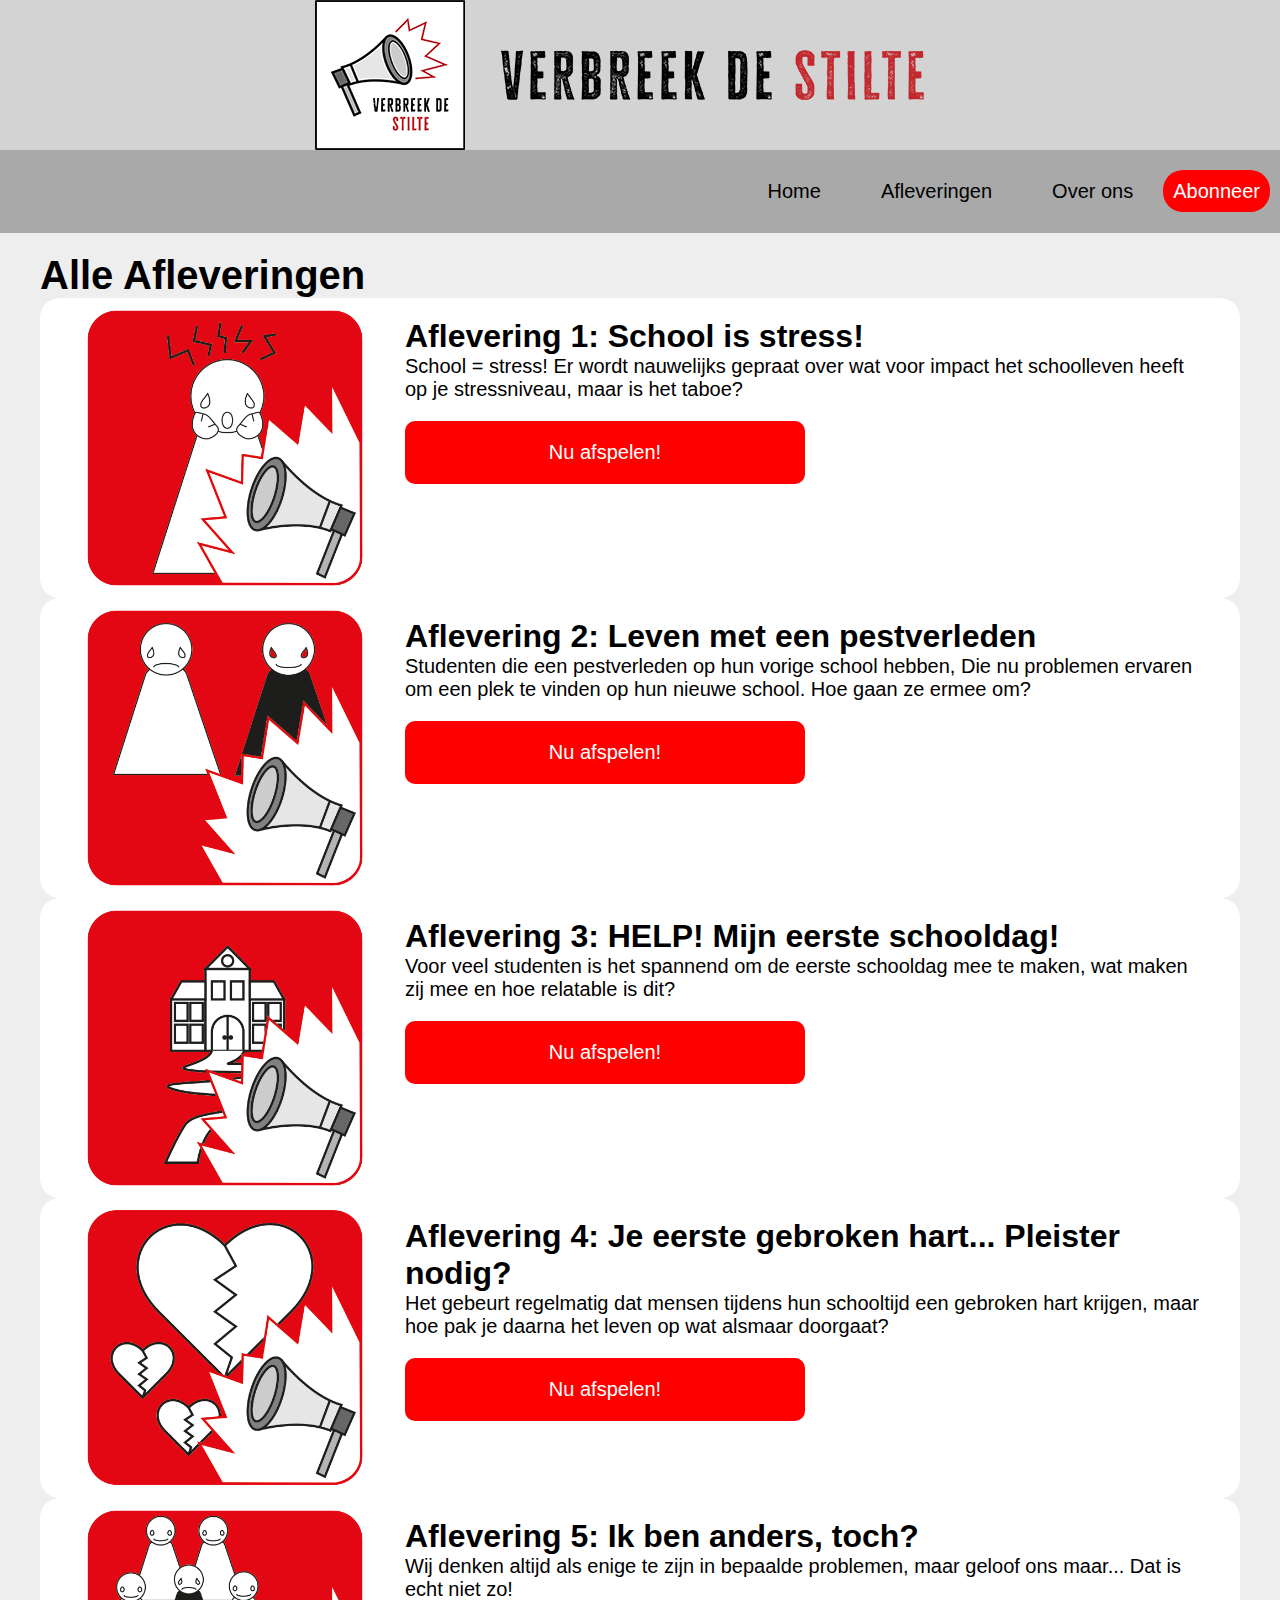
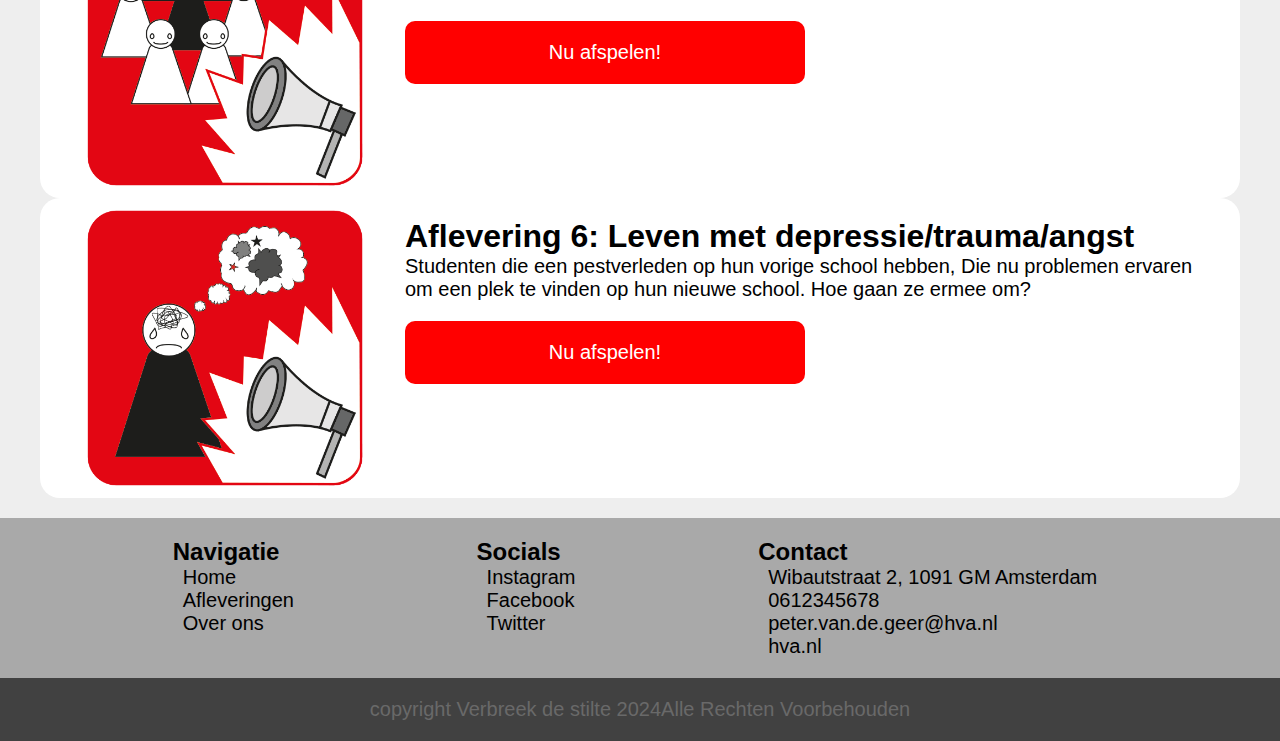
==== afleveringen.html @ 6de36395 "commit 45" ====
<!DOCTYPE html>
<html lang="nl">
<head>
    <meta charset="UTF-8">
    <meta name="viewport" content="width=device-width, initial-scale=1.0">
    <title>Afleveringen</title>
    <link rel="stylesheet" href="stylesheet.css"/>
</head>
<body>
    <header>
        <a class="podcastlogo" href="index.html"><img src="images/podcast-logo.png"alt="podcast logo verbreek de stilte"></a>
        <img class="naampodcast" src="images/naam-podcast.png" alt="podcast naam">
    </header>

    <nav>
        <ul>
            <li><a href="index.html">Home</a></li>
            <li><a href="afleveringen.html">Afleveringen</a></li>
            <li><a href="overons.html">Over ons</a></li>
            <li><a class="abonneer" href="#">Abonneer</a></li>
        </ul>
    </nav>

    <main>
        <div class="afleveringen">
            <section>
                <h1>Alle Afleveringen</h1>
                <article class="aflevering">
                    <img src="images/thumbnailstress.png" alt="thumbnail Aflevering 1">
                    <div class="overonstekst">
                        <ul>
                            <li><h2>Aflevering 1: School is stress!</h2></li>
                            <li><p>School = stress! Er wordt nauwelijks gepraat over wat voor impact het schoolleven heeft op je stressniveau, maar is het taboe?</p></li>
                        </ul>
                        <a class="nuafspelen" href="#">Nu afspelen!</a>
                    </div>
                </article>

                <article class="aflevering">
                    <img src="images/thumbnailpesten.png" alt="thumbnail Aflevering 1">
                    <div class="overonstekst">
                        <ul>
                            <li><h2>Aflevering 2: Leven met een pestverleden</h2></li>
                            <li><p>Studenten die een pestverleden op hun vorige school hebben, Die nu problemen ervaren om een plek te vinden op hun nieuwe school. Hoe gaan ze ermee om?</p></li>
                        </ul>
                        <a class="nuafspelen" href="#">Nu afspelen!</a>
                    </div>
                </article>

                <article class="aflevering">
                    <img src="images/thumbnailschool.png" alt="thumbnail Aflevering 1">
                    <div class="overonstekst">
                        <ul>
                            <li><h2>Aflevering 3: HELP! Mijn eerste schooldag!</h2></li>
                            <li><p>Voor veel studenten is het spannend om de eerste schooldag mee te maken, wat maken zij mee en hoe relatable is dit?</p></li>
                        </ul>
                        <a class="nuafspelen" href="#">Nu afspelen!</a>
                    </div>
                </article>

                <article class="aflevering">
                    <img src="images/thumbnailgebrokenhart.png" alt="thumbnail Aflevering 1">
                    <div class="overonstekst">
                        <ul>
                            <li><h2>Aflevering 4: Je eerste gebroken hart... Pleister nodig?</h2></li>
                            <li><p>Het gebeurt regelmatig dat mensen tijdens hun schooltijd een gebroken hart krijgen, maar hoe pak je daarna het leven op wat alsmaar doorgaat?</p></li>
                        </ul>
                        <a class="nuafspelen" href="#">Nu afspelen!</a>
                    </div>
                </article>

                <article class="aflevering">
                    <img src="images/thumbnailanders.png" alt="thumbnail Aflevering 1">
                    <div class="overonstekst">
                        <ul>
                            <li><h2>Aflevering 5: Ik ben anders, toch?</h2></li>
                            <li><p>Wij denken altijd als enige te zijn in bepaalde problemen, maar geloof ons maar... Dat is echt niet zo!</p></li>
                        </ul>
                        <a class="nuafspelen" href="#">Nu afspelen!</a>
                    </div>
                </article>

                <article class="aflevering">
                    <img src="images/thumbnailtrauma.png" alt="thumbnail Aflevering 1">
                    <div class="overonstekst">
                        <ul>
                            <li><h2>Aflevering 6: Leven met depressie/trauma/angst</h2></li>
                            <li><p>Studenten die een pestverleden op hun vorige school hebben, Die nu problemen ervaren om een plek te vinden op hun nieuwe school. Hoe gaan ze ermee om?</p></li>
                        </ul>
                        <a class="nuafspelen" href="#">Nu afspelen!</a>
                    </div>
                </article>
            </section>
        </div>
    </main>

    <footer>
        <section class="row">
            <div>
                <ul>
                    <li><h3>Navigatie</h3></li>
                    <li><a href="index.html">Home</a></li>
                    <li><a href="afleveringen.html">Afleveringen</a></li>
                    <li><a href="overons.html">Over ons</a></li>
                </ul>
            </div>

            <div>
                <ul>
                    <li><h3>Socials</h3></li>
                    <li><a href="#">Instagram</a></li>
                    <li><a href="#">Facebook</a></li>
                    <li><a href="#">Twitter</a></li>
                </ul> 
            </div>

            <div>
                <ul>
                    <li><h3>Contact</h3></li>
                    <li><a href="https://www.google.nl/maps/search/Amstelcampus+Wibautstraat+2+TTH,+1091+GM+Amsterdam/@52.3591141,4.9058011,17z/data=!3m1!4b1?entry=ttu&g_ep=EgoyMDI0MDkyNC4wIKXMDSoASAFQAw%3D%3D">Wibautstraat 2, 1091 GM Amsterdam</a></li>
                    <li><a href="#">0612345678</a></li>
                    <li><a href="#">peter.van.de.geer@hva.nl</a></li>
                    <li><a href="https://www.hva.nl/"> hva.nl</a></li>
                </ul> 
            </div>
        </section>

        <section>
            <div class="copyright"> 
                <ul>
                    <li><p>copyright Verbreek de stilte 2024</p></li>
                    <li><p>Alle Rechten Voorbehouden</p></li>
                </ul>
            </div>
        </section>
    </footer>
</body>
</html>
---- stylesheet.css ----
*{
    box-sizing:border-box;
}

a{
    text-decoration: none;
}

body{
    color:#000000;              
    background-color:#EEEEEE;      
    font-size: 1.25em;
    font-family: "Helvetica", "Arial", sans-serif;
    margin:0em;
}

p{
    text-align: left;
    font-family: "Helvetica", "Arial", sans-serif;
    font-weight: 400;
    margin:0em;
}

h1{
    text-align: left;
    font-family: "Helvetica", "Arial", sans-serif;
    font-size: 2em;
    margin:0em;
    font-weight:bold;
}

h2{
    font-size: 1.6em;
    margin:0em;
    font-weight: bold;
}

h3{
    font-size: 1.2em;
    margin:0em;
    font-weight: bold;
}

h4{
    font-size: 1em;
    margin:0em;
    font-weight: bold;
}

h1, h2, h3, h4, h5, h6 {
    font-family: "helvetica", "Arial", sans-serif;
}

header{
    display:flex;
    flex-direction: row;
    justify-content: center;
    flex-basis: auto;
    align-items: center;
    background-color:lightgrey;
}

header img:first-child{
    display:block;
}

nav{
    background-color:darkgrey;
    padding: 0.5em;
    width: 100%;
}

nav a{
    color: black;
    padding:1.5em;
    font-weight: normal;
    text-decoration: underline;
    text-underline-offset: 0.3em;
    text-decoration-thickness: 0.2em;
    text-decoration-color: darkgray;
    }

nav a:hover{
    font-weight:normal;
    background-color:rgb(136, 136, 136);
    color: red;
    text-decoration-color: red;
    transition: all 0.4s ease;
}

nav ul{
    display:flex;
    flex-direction: row;
    justify-content:end;
    align-items: center;
    list-style-type: none;
    flex-basis: auto;
}

.abonneer{
    border-radius: 1em;
    background-color:red;
    color: white;
    padding:0.5em 0.5em 0.5em 0.5em;
    margin-right: auto;
    text-decoration: none;
}

.abonneer:hover{
    font-weight: normal;
    background-color:rgb(184, 0, 0);
    color:white;
    transform:scale(1.1);
    transition:all 250ms ease;
}

.flexbox{
    display:flex;
}


main section:first-of-type{
    display:flex;
    justify-content: left;
    margin-left: auto;
    margin-right: auto;
    flex-direction: column;
    margin: 1em 2em;
    width:50%;
    flex-wrap: wrap;
}

main div section:first-of-type{
    margin: 1em 2em;
    width:50%;
}

main div section:nth-of-type(2){
    display:flex;
    justify-content: right;
    align-items: center;
} 

section:nth-child(2){
    display:flex;
    justify-content: center;
}

.artikelen{
    background-color: white;
    border-radius: 1em;
    margin: 3em;
    width: 20em;
    overflow: hidden;
}

article img{
    width: 100%;
}

section img{
    width: 100%;
}

div .overonstekst{
    padding: 0em 0em 0em 1.5em;
}

section ul{
    list-style-type: none;
    padding-left: 0;
}

article ul{
    list-style-type: none;
    padding-left: 0;
}

.button{
    display: flex;
    justify-content: center;
    text-align: center;
    width: 100%;
    padding: 1em;
    background-color: red;
    color: white;
    text-decoration: none;
    border: none;
    border-radius: 0.5em;
}

.button:hover{
    font-weight: normal;
    background-color:rgb(184, 0, 0);
    color:white;
    transform:rotate(360deg);
    transition:all 250ms ease 250ms;
}

.eersteaflevering{
    display: flex;
    justify-content: left;
    background-color: white;
    border-radius: 1em;
    width: 40em;
    overflow: hidden;
}

.eersteaflevering img{
    width:10em;
}

.overonstekst{
    padding: 1em 2em 1em 2em;
}

.nuafspelen{
    display: flex;
    justify-content: center;
    text-align: center;
    width: 20em;
    padding: 1em;
    background-color: red;
    color: white;
    text-decoration: none;
    border: none;
    border-radius: 0.5em;
}

.nuafspelen:hover{
    font-weight:normal;
    background-color:rgb(184, 0, 0);
    color: white;
    transform:scale(1.1);
    transition:all 250ms ease;
}

.button:active{
    transform:scale(0.8);
    transition:all 250ms ease;
}

.nuafspelen:active{
    transform:scale(0.8);
    transition:all 250ms ease;
}

.afleveringen{
    display:flex;
    flex-wrap: wrap;
    width:100%;
}

.aflevering{
    display: flex;
    justify-content: center;
    background-color: white;
    border-radius: 1em;
    padding:0em 0em 0em 0em;
    width:60em;
    overflow: hidden;
}

.aflevering img{
    width:15em;
}

.aflevering li a{
    margin-top: 1em;
}

.aflevering li {
    width: 40em;
}

main div .afleveringen{
    width:100%;
}

main .afleveringen img:hover{
    transform:rotate(360deg);
    transition:all 250ms ease 300ms;
}

footer a{
    color: black;
    padding:0.5em;
    font-weight: normal;
}

footer a:hover{
    font-weight: bold;
}

footer{
background-color: #414141;
padding:0em, 0em, 2em,0em;
}

.row{
    display: flex;
    flex-wrap: wrap;
    justify-content:space-evenly;
}

footer section:first-of-type{
    max-width: 100%;
    background-color: darkgrey;
    margin:auto;
}

footer ul{
    list-style-type: none;
}

.copyright ul{
    display:flex;
    flex-direction: row;
    background-color:#414141;
    color:dimgrey;
    list-style-type: none;
    padding: 1em;
    margin:0;
    position: sticky;
    border: 2em black;
    width:100%;
}

.copyright li:nth-child(1){
    border: 2em black;
}
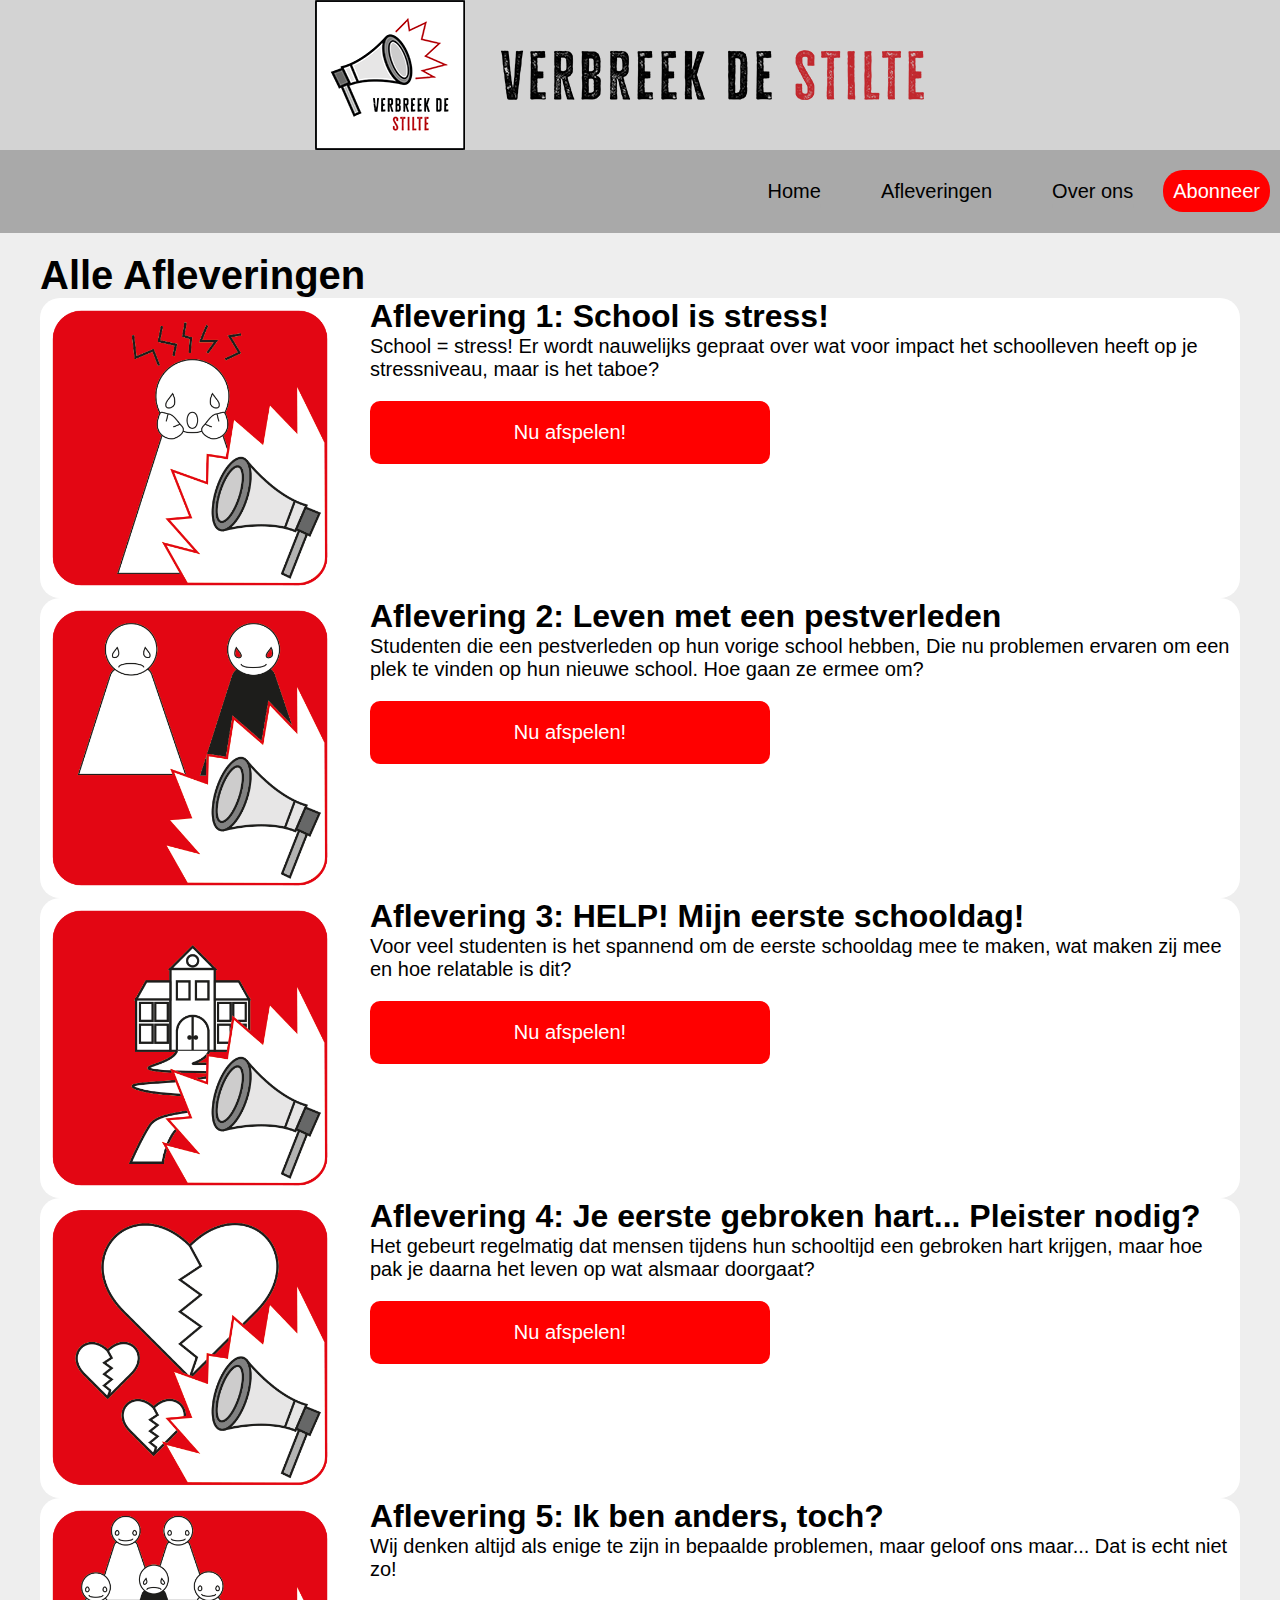
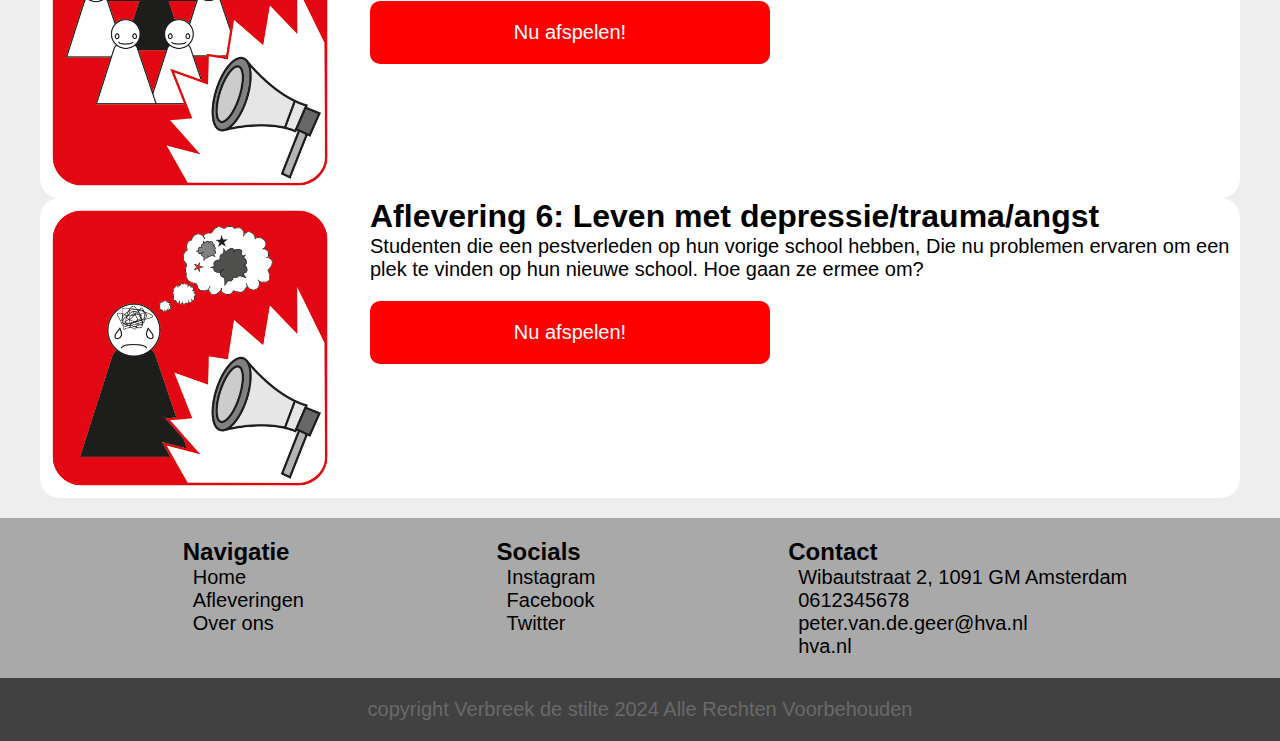
==== commit aecc4fd4: "commit 46" ====
--- a/afleveringen.html
+++ b/afleveringen.html
@@ -3,7 +3,7 @@
 <head>
     <meta charset="UTF-8">
     <meta name="viewport" content="width=device-width, initial-scale=1.0">
-    <title>Afleveringen</title>
+    <title>Podcast Verbreek de Stilte - Afleveringen</title>
     <link rel="stylesheet" href="stylesheet.css"/>
 </head>
 <body>
@@ -28,10 +28,8 @@
                 <article class="aflevering">
                     <img src="images/thumbnailstress.png" alt="thumbnail Aflevering 1">
                     <div class="overonstekst">
-                        <ul>
-                            <li><h2>Aflevering 1: School is stress!</h2></li>
-                            <li><p>School = stress! Er wordt nauwelijks gepraat over wat voor impact het schoolleven heeft op je stressniveau, maar is het taboe?</p></li>
-                        </ul>
+                        <h2>Aflevering 1: School is stress!</h2>
+                        <p>School = stress! Er wordt nauwelijks gepraat over wat voor impact het schoolleven heeft op je stressniveau, maar is het taboe?</p>
                         <a class="nuafspelen" href="#">Nu afspelen!</a>
                     </div>
                 </article>
@@ -39,10 +37,8 @@
                 <article class="aflevering">
                     <img src="images/thumbnailpesten.png" alt="thumbnail Aflevering 1">
                     <div class="overonstekst">
-                        <ul>
-                            <li><h2>Aflevering 2: Leven met een pestverleden</h2></li>
-                            <li><p>Studenten die een pestverleden op hun vorige school hebben, Die nu problemen ervaren om een plek te vinden op hun nieuwe school. Hoe gaan ze ermee om?</p></li>
-                        </ul>
+                        <h2>Aflevering 2: Leven met een pestverleden</h2>
+                        <p>Studenten die een pestverleden op hun vorige school hebben, Die nu problemen ervaren om een plek te vinden op hun nieuwe school. Hoe gaan ze ermee om?</p>
                         <a class="nuafspelen" href="#">Nu afspelen!</a>
                     </div>
                 </article>
@@ -50,10 +46,8 @@
                 <article class="aflevering">
                     <img src="images/thumbnailschool.png" alt="thumbnail Aflevering 1">
                     <div class="overonstekst">
-                        <ul>
-                            <li><h2>Aflevering 3: HELP! Mijn eerste schooldag!</h2></li>
-                            <li><p>Voor veel studenten is het spannend om de eerste schooldag mee te maken, wat maken zij mee en hoe relatable is dit?</p></li>
-                        </ul>
+                        <h2>Aflevering 3: HELP! Mijn eerste schooldag!</h2>
+                        <p>Voor veel studenten is het spannend om de eerste schooldag mee te maken, wat maken zij mee en hoe relatable is dit?</p>
                         <a class="nuafspelen" href="#">Nu afspelen!</a>
                     </div>
                 </article>
@@ -61,10 +55,8 @@
                 <article class="aflevering">
                     <img src="images/thumbnailgebrokenhart.png" alt="thumbnail Aflevering 1">
                     <div class="overonstekst">
-                        <ul>
-                            <li><h2>Aflevering 4: Je eerste gebroken hart... Pleister nodig?</h2></li>
-                            <li><p>Het gebeurt regelmatig dat mensen tijdens hun schooltijd een gebroken hart krijgen, maar hoe pak je daarna het leven op wat alsmaar doorgaat?</p></li>
-                        </ul>
+                        <h2>Aflevering 4: Je eerste gebroken hart... Pleister nodig?</h2>
+                        <p>Het gebeurt regelmatig dat mensen tijdens hun schooltijd een gebroken hart krijgen, maar hoe pak je daarna het leven op wat alsmaar doorgaat?</p>
                         <a class="nuafspelen" href="#">Nu afspelen!</a>
                     </div>
                 </article>
@@ -72,10 +64,8 @@
                 <article class="aflevering">
                     <img src="images/thumbnailanders.png" alt="thumbnail Aflevering 1">
                     <div class="overonstekst">
-                        <ul>
-                            <li><h2>Aflevering 5: Ik ben anders, toch?</h2></li>
-                            <li><p>Wij denken altijd als enige te zijn in bepaalde problemen, maar geloof ons maar... Dat is echt niet zo!</p></li>
-                        </ul>
+                        <h2>Aflevering 5: Ik ben anders, toch?</h2>
+                        <p>Wij denken altijd als enige te zijn in bepaalde problemen, maar geloof ons maar... Dat is echt niet zo!</p>
                         <a class="nuafspelen" href="#">Nu afspelen!</a>
                     </div>
                 </article>
@@ -83,10 +73,8 @@
                 <article class="aflevering">
                     <img src="images/thumbnailtrauma.png" alt="thumbnail Aflevering 1">
                     <div class="overonstekst">
-                        <ul>
-                            <li><h2>Aflevering 6: Leven met depressie/trauma/angst</h2></li>
-                            <li><p>Studenten die een pestverleden op hun vorige school hebben, Die nu problemen ervaren om een plek te vinden op hun nieuwe school. Hoe gaan ze ermee om?</p></li>
-                        </ul>
+                        <h2>Aflevering 6: Leven met depressie/trauma/angst</h2>
+                        <p>Studenten die een pestverleden op hun vorige school hebben, Die nu problemen ervaren om een plek te vinden op hun nieuwe school. Hoe gaan ze ermee om?</p>
                         <a class="nuafspelen" href="#">Nu afspelen!</a>
                     </div>
                 </article>
@@ -95,7 +83,7 @@
     </main>
 
     <footer>
-        <section class="row">
+        <section class="rij">
             <div>
                 <ul>
                     <li><h3>Navigatie</h3></li>
@@ -124,15 +112,7 @@
                 </ul> 
             </div>
         </section>
-
-        <section>
-            <div class="copyright"> 
-                <ul>
-                    <li><p>copyright Verbreek de stilte 2024</p></li>
-                    <li><p>Alle Rechten Voorbehouden</p></li>
-                </ul>
-            </div>
-        </section>
+        <p class="copyright">copyright Verbreek de stilte 2024 Alle Rechten Voorbehouden</p>
     </footer>
 </body>
 </html>--- a/stylesheet.css
+++ b/stylesheet.css
@@ -114,6 +114,11 @@
     transition:all 250ms ease;
 }
 
+.banner{
+    width:100%;
+    max-height:20em;
+}
+
 .flexbox{
     display:flex;
 }
@@ -122,8 +127,6 @@
 main section:first-of-type{
     display:flex;
     justify-content: left;
-    margin-left: auto;
-    margin-right: auto;
     flex-direction: column;
     margin: 1em 2em;
     width:50%;
@@ -144,6 +147,10 @@
 section:nth-child(2){
     display:flex;
     justify-content: center;
+}
+
+main div section:nth-of-type(2) .nuafspelen{
+    margin-top: 1em;
 }
 
 .artikelen{
@@ -166,17 +173,17 @@
     padding: 0em 0em 0em 1.5em;
 }
 
-section ul{
+section{
     list-style-type: none;
     padding-left: 0;
 }
 
-article ul{
+article{
     list-style-type: none;
     padding-left: 0;
 }
 
-.button{
+.leesmeer{
     display: flex;
     justify-content: center;
     text-align: center;
@@ -189,7 +196,7 @@
     border-radius: 0.5em;
 }
 
-.button:hover{
+.leesmeer:hover{
     font-weight: normal;
     background-color:rgb(184, 0, 0);
     color:white;
@@ -235,7 +242,7 @@
     transition:all 250ms ease;
 }
 
-.button:active{
+.leesmeer:active{
     transform:scale(0.8);
     transition:all 250ms ease;
 }
@@ -249,6 +256,8 @@
     display:flex;
     flex-wrap: wrap;
     width:100%;
+    margin-left: auto;
+    margin-right: auto;
 }
 
 .aflevering{
@@ -265,16 +274,12 @@
     width:15em;
 }
 
-.aflevering li a{
+.aflevering a{
     margin-top: 1em;
 }
 
-.aflevering li {
-    width: 40em;
-}
-
-main div .afleveringen{
-    width:100%;
+.aflevering {
+    width: 60em;
 }
 
 main .afleveringen img:hover{
@@ -297,7 +302,7 @@
 padding:0em, 0em, 2em,0em;
 }
 
-.row{
+.rij{
     display: flex;
     flex-wrap: wrap;
     justify-content:space-evenly;
@@ -313,9 +318,9 @@
     list-style-type: none;
 }
 
-.copyright ul{
-    display:flex;
-    flex-direction: row;
+.copyright{
+    display:flex;
+    justify-content: center;
     background-color:#414141;
     color:dimgrey;
     list-style-type: none;
@@ -324,8 +329,4 @@
     position: sticky;
     border: 2em black;
     width:100%;
-}
-
-.copyright li:nth-child(1){
-    border: 2em black;
-}
+}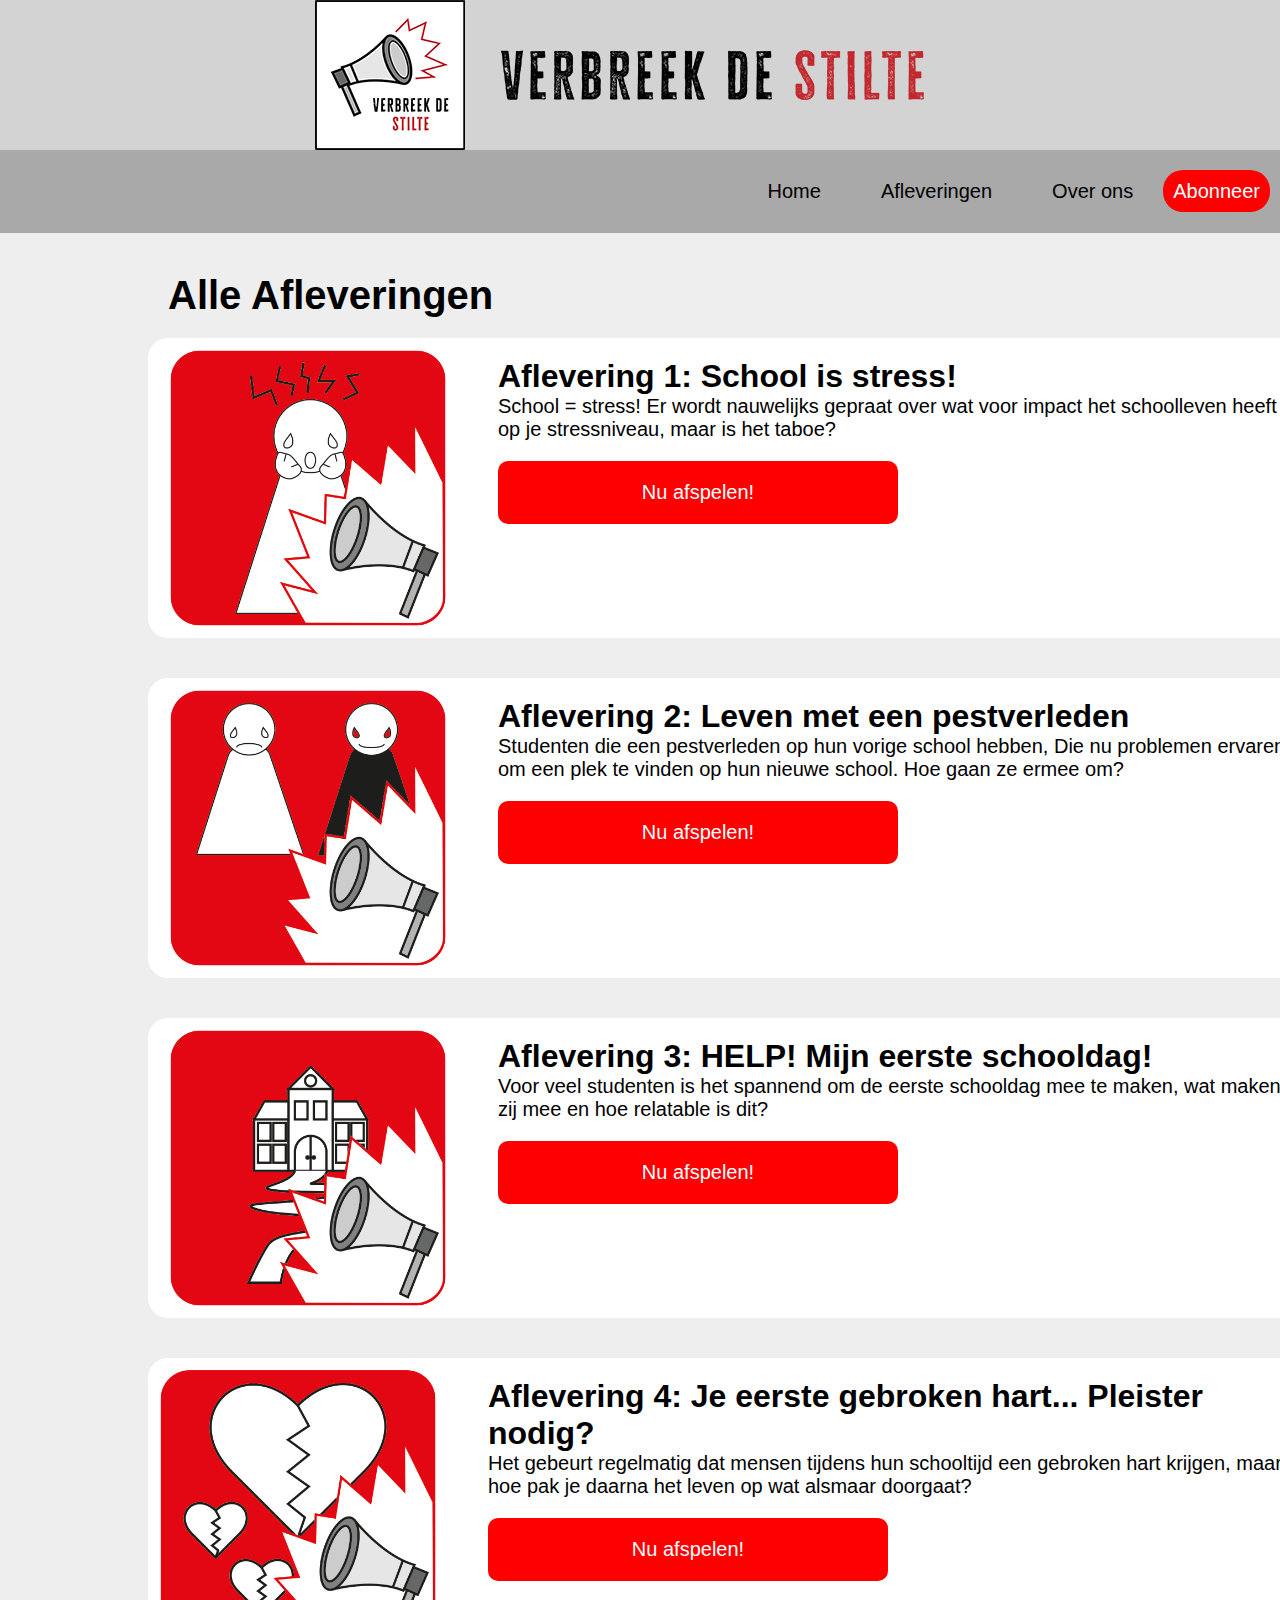
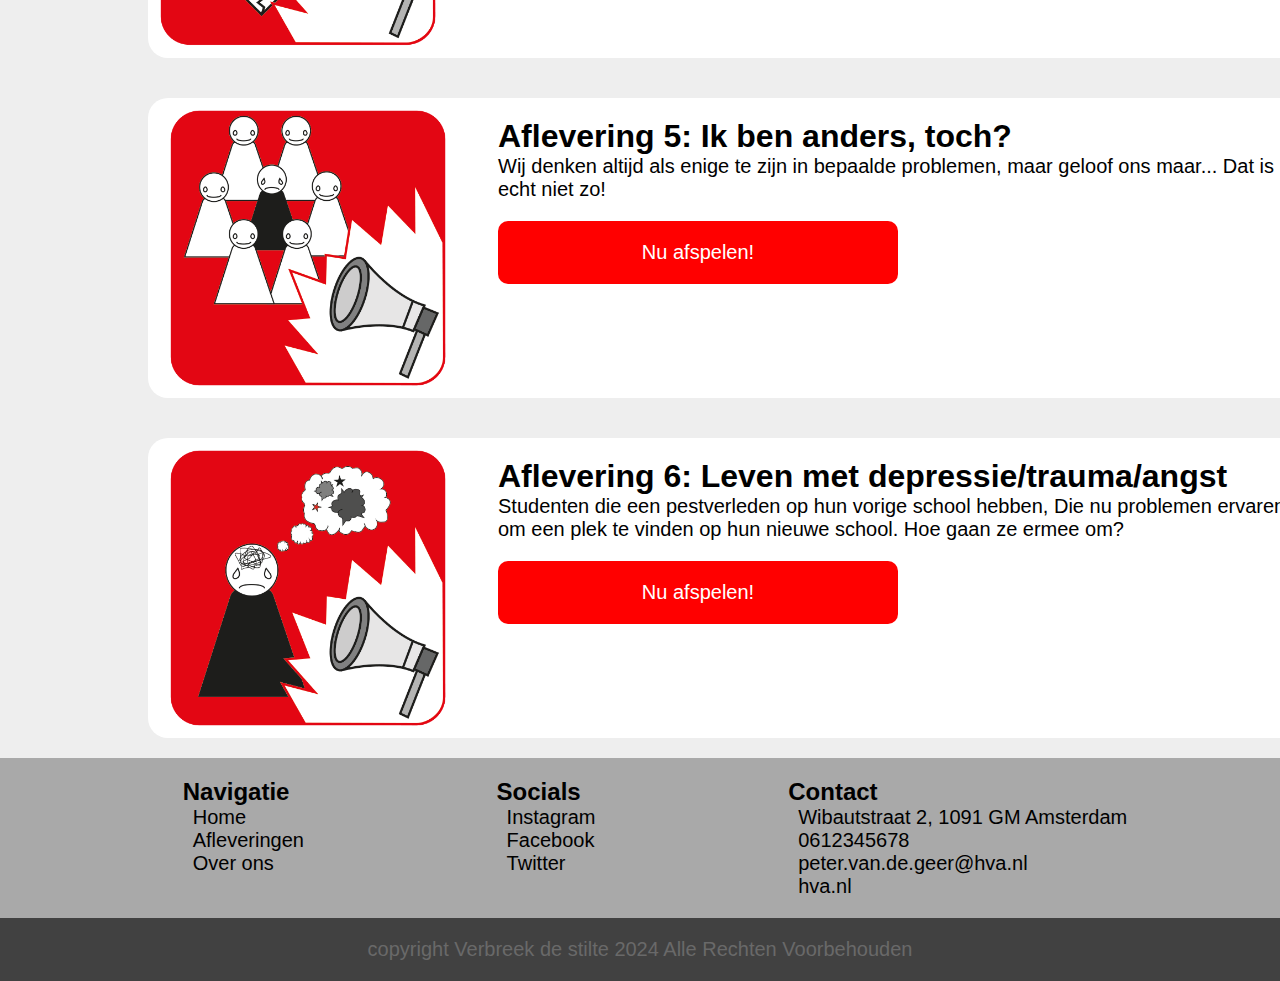
==== commit 1a00e2a2: "commit 47" ====
--- a/afleveringen.html
+++ b/afleveringen.html
@@ -22,64 +22,62 @@
     </nav>
 
     <main>
-        <div class="afleveringen">
-            <section>
-                <h1>Alle Afleveringen</h1>
-                <article class="aflevering">
-                    <img src="images/thumbnailstress.png" alt="thumbnail Aflevering 1">
-                    <div class="overonstekst">
-                        <h2>Aflevering 1: School is stress!</h2>
-                        <p>School = stress! Er wordt nauwelijks gepraat over wat voor impact het schoolleven heeft op je stressniveau, maar is het taboe?</p>
-                        <a class="nuafspelen" href="#">Nu afspelen!</a>
-                    </div>
-                </article>
+        <section class="afleveringen">
+            <h1>Alle Afleveringen</h1>
+            <article class="aflevering">
+                <img src="images/thumbnailstress.png" alt="thumbnail Aflevering 1">
+                <div class="overonstekst">
+                    <h2>Aflevering 1: School is stress!</h2>
+                    <p>School = stress! Er wordt nauwelijks gepraat over wat voor impact het schoolleven heeft op je stressniveau, maar is het taboe?</p>
+                    <a class="nuafspelen" href="#">Nu afspelen!</a>
+                </div>
+            </article>
 
-                <article class="aflevering">
-                    <img src="images/thumbnailpesten.png" alt="thumbnail Aflevering 1">
-                    <div class="overonstekst">
-                        <h2>Aflevering 2: Leven met een pestverleden</h2>
-                        <p>Studenten die een pestverleden op hun vorige school hebben, Die nu problemen ervaren om een plek te vinden op hun nieuwe school. Hoe gaan ze ermee om?</p>
-                        <a class="nuafspelen" href="#">Nu afspelen!</a>
-                    </div>
-                </article>
+            <article class="aflevering">
+                <img src="images/thumbnailpesten.png" alt="thumbnail Aflevering 1">
+                <div class="overonstekst">
+                    <h2>Aflevering 2: Leven met een pestverleden</h2>
+                    <p>Studenten die een pestverleden op hun vorige school hebben, Die nu problemen ervaren om een plek te vinden op hun nieuwe school. Hoe gaan ze ermee om?</p>
+                    <a class="nuafspelen" href="#">Nu afspelen!</a>
+                </div>
+            </article>
 
-                <article class="aflevering">
-                    <img src="images/thumbnailschool.png" alt="thumbnail Aflevering 1">
-                    <div class="overonstekst">
-                        <h2>Aflevering 3: HELP! Mijn eerste schooldag!</h2>
-                        <p>Voor veel studenten is het spannend om de eerste schooldag mee te maken, wat maken zij mee en hoe relatable is dit?</p>
-                        <a class="nuafspelen" href="#">Nu afspelen!</a>
-                    </div>
-                </article>
+            <article class="aflevering">
+                <img src="images/thumbnailschool.png" alt="thumbnail Aflevering 1">
+                <div class="overonstekst">
+                    <h2>Aflevering 3: HELP! Mijn eerste schooldag!</h2>
+                    <p>Voor veel studenten is het spannend om de eerste schooldag mee te maken, wat maken zij mee en hoe relatable is dit?</p>
+                    <a class="nuafspelen" href="#">Nu afspelen!</a>
+                </div>
+            </article>
 
-                <article class="aflevering">
-                    <img src="images/thumbnailgebrokenhart.png" alt="thumbnail Aflevering 1">
-                    <div class="overonstekst">
-                        <h2>Aflevering 4: Je eerste gebroken hart... Pleister nodig?</h2>
-                        <p>Het gebeurt regelmatig dat mensen tijdens hun schooltijd een gebroken hart krijgen, maar hoe pak je daarna het leven op wat alsmaar doorgaat?</p>
-                        <a class="nuafspelen" href="#">Nu afspelen!</a>
-                    </div>
-                </article>
+            <article class="aflevering">
+                <img src="images/thumbnailgebrokenhart.png" alt="thumbnail Aflevering 1">
+                <div class="overonstekst">
+                    <h2>Aflevering 4: Je eerste gebroken hart... Pleister nodig?</h2>
+                    <p>Het gebeurt regelmatig dat mensen tijdens hun schooltijd een gebroken hart krijgen, maar hoe pak je daarna het leven op wat alsmaar doorgaat?</p>
+                    <a class="nuafspelen" href="#">Nu afspelen!</a>
+                </div>
+            </article>
 
-                <article class="aflevering">
-                    <img src="images/thumbnailanders.png" alt="thumbnail Aflevering 1">
-                    <div class="overonstekst">
-                        <h2>Aflevering 5: Ik ben anders, toch?</h2>
-                        <p>Wij denken altijd als enige te zijn in bepaalde problemen, maar geloof ons maar... Dat is echt niet zo!</p>
-                        <a class="nuafspelen" href="#">Nu afspelen!</a>
-                    </div>
-                </article>
+            <article class="aflevering">
+                <img src="images/thumbnailanders.png" alt="thumbnail Aflevering 1">
+                <div class="overonstekst">
+                    <h2>Aflevering 5: Ik ben anders, toch?</h2>
+                    <p>Wij denken altijd als enige te zijn in bepaalde problemen, maar geloof ons maar... Dat is echt niet zo!</p>
+                    <a class="nuafspelen" href="#">Nu afspelen!</a>
+                </div>
+            </article>
 
-                <article class="aflevering">
-                    <img src="images/thumbnailtrauma.png" alt="thumbnail Aflevering 1">
-                    <div class="overonstekst">
-                        <h2>Aflevering 6: Leven met depressie/trauma/angst</h2>
-                        <p>Studenten die een pestverleden op hun vorige school hebben, Die nu problemen ervaren om een plek te vinden op hun nieuwe school. Hoe gaan ze ermee om?</p>
-                        <a class="nuafspelen" href="#">Nu afspelen!</a>
-                    </div>
-                </article>
-            </section>
-        </div>
+            <article class="aflevering">
+                <img src="images/thumbnailtrauma.png" alt="thumbnail Aflevering 1">
+                <div class="overonstekst">
+                    <h2>Aflevering 6: Leven met depressie/trauma/angst</h2>
+                    <p>Studenten die een pestverleden op hun vorige school hebben, Die nu problemen ervaren om een plek te vinden op hun nieuwe school. Hoe gaan ze ermee om?</p>
+                    <a class="nuafspelen" href="#">Nu afspelen!</a>
+                </div>
+            </article>
+        </section>
     </main>
 
     <footer>
--- a/stylesheet.css
+++ b/stylesheet.css
@@ -115,6 +115,7 @@
 }
 
 .banner{
+    display:block;
     width:100%;
     max-height:20em;
 }
@@ -124,7 +125,7 @@
 }
 
 
-main section:first-of-type{
+.introtekst{
     display:flex;
     justify-content: left;
     flex-direction: column;
@@ -151,6 +152,15 @@
 
 main div section:nth-of-type(2) .nuafspelen{
     margin-top: 1em;
+}
+
+.overons{
+    display:flex;
+    justify-content: left;
+    flex-direction: column;
+    margin: 1em 2em;
+    width:50%;
+    flex-wrap: wrap;
 }
 
 .artikelen{
@@ -167,10 +177,6 @@
 
 section img{
     width: 100%;
-}
-
-div .overonstekst{
-    padding: 0em 0em 0em 1.5em;
 }
 
 section{
@@ -206,7 +212,7 @@
 
 .eersteaflevering{
     display: flex;
-    justify-content: left;
+    justify-content: flex-start;
     background-color: white;
     border-radius: 1em;
     width: 40em;
@@ -255,9 +261,15 @@
 .afleveringen{
     display:flex;
     flex-wrap: wrap;
-    width:100%;
+    width:80%;
     margin-left: auto;
     margin-right: auto;
+    flex-direction: column;
+}
+
+.afleveringen h1{
+    margin-top: 1em;
+    margin-left: 1em;
 }
 
 .aflevering{
@@ -268,6 +280,7 @@
     padding:0em 0em 0em 0em;
     width:60em;
     overflow: hidden;
+    margin:1em;
 }
 
 .aflevering img{
@@ -278,8 +291,8 @@
     margin-top: 1em;
 }
 
-.aflevering {
-    width: 60em;
+.aflevering p{
+    Width:40em;
 }
 
 main .afleveringen img:hover{
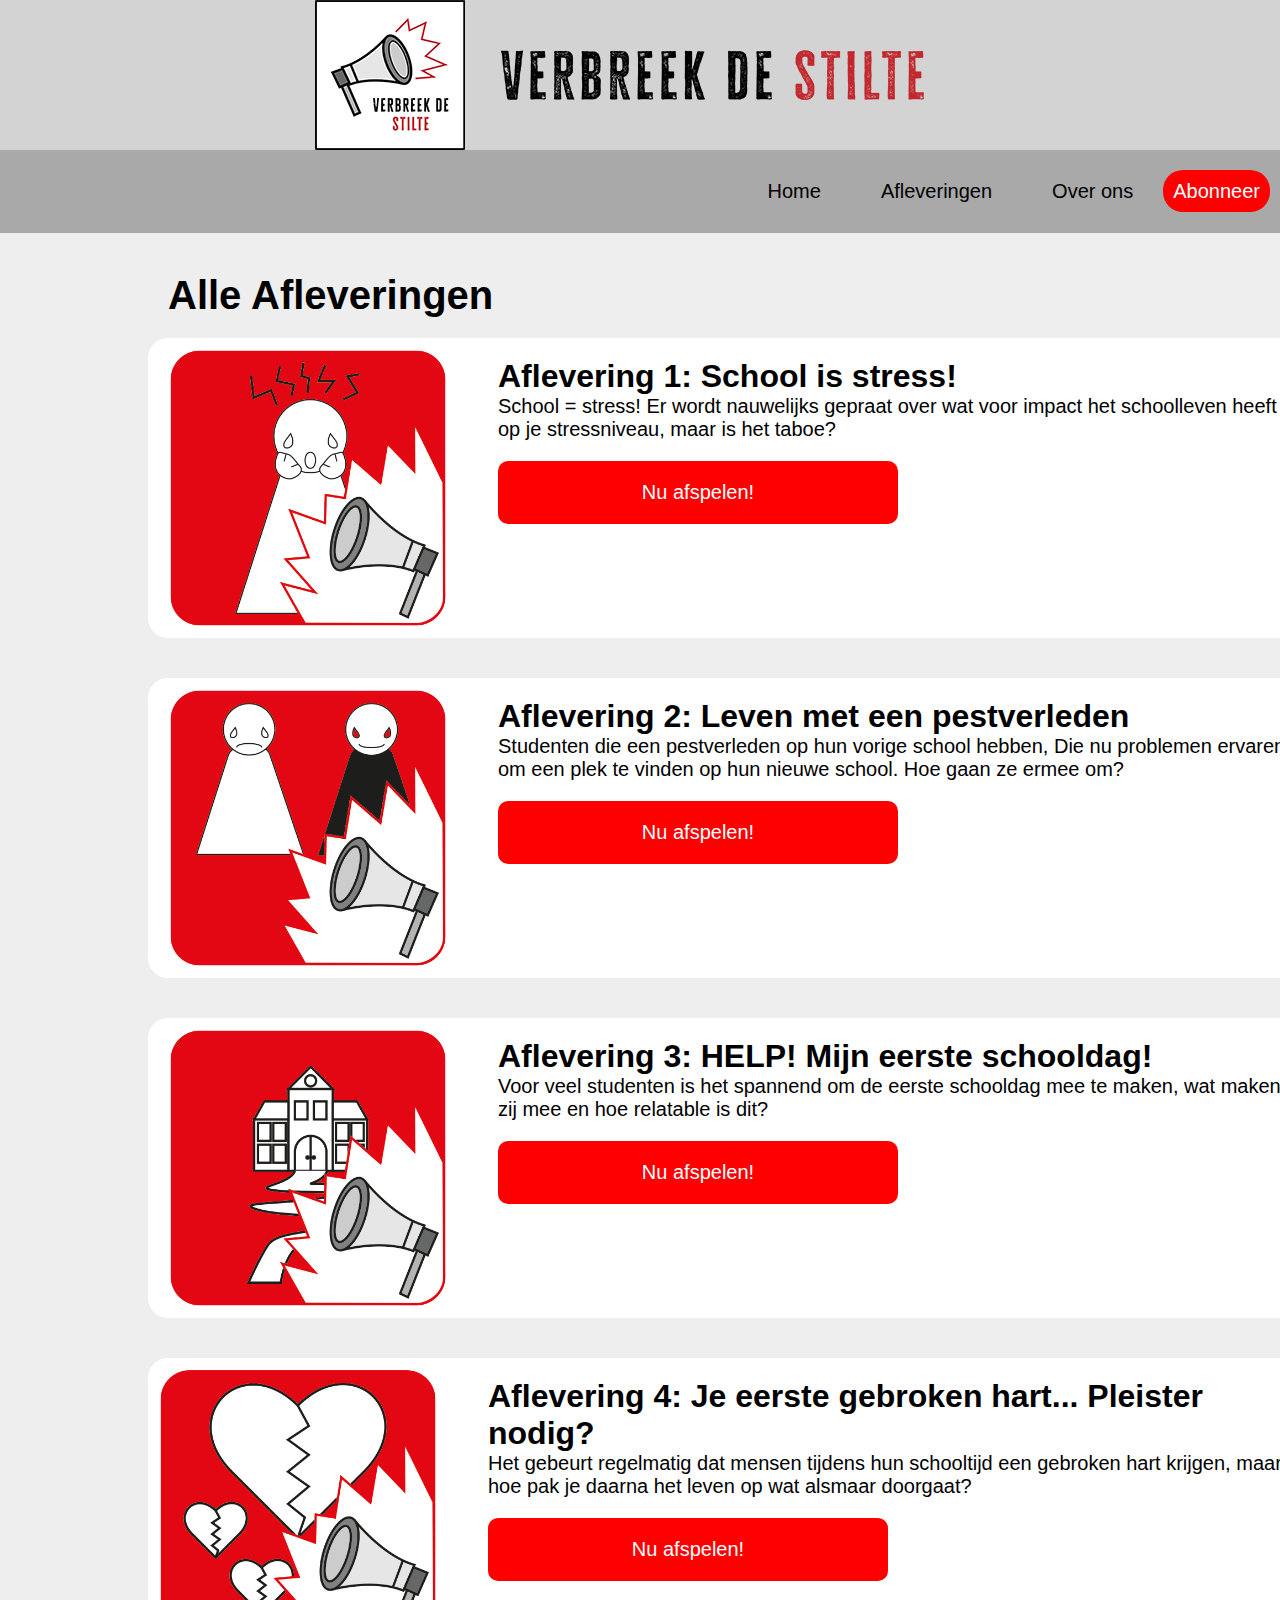
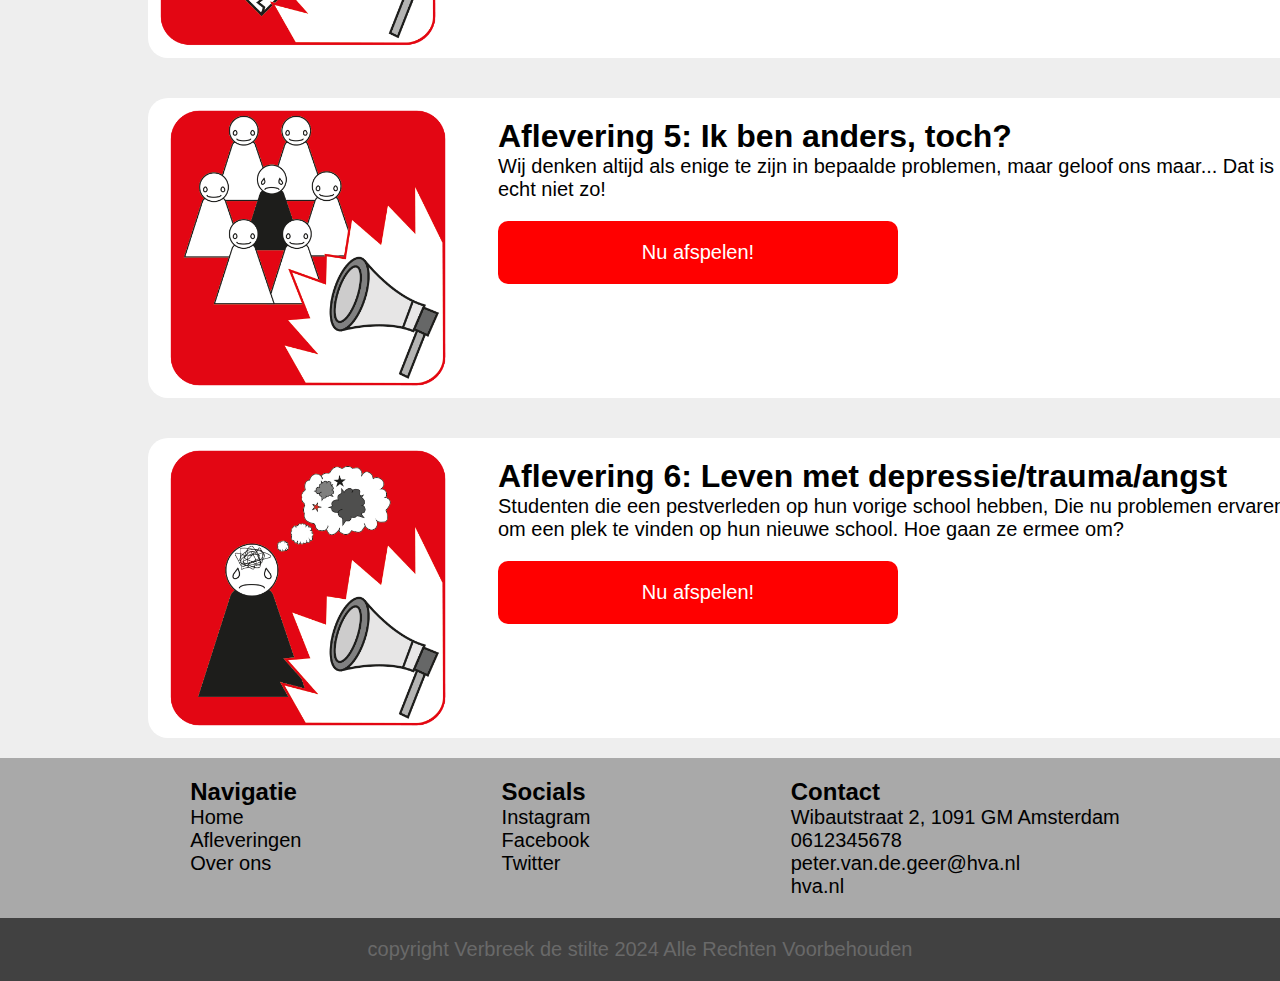
==== commit d64ef78f: "commit 50" ====
--- a/afleveringen.html
+++ b/afleveringen.html
@@ -11,7 +11,7 @@
         <a class="podcastlogo" href="index.html"><img src="images/podcast-logo.png"alt="podcast logo verbreek de stilte"></a>
         <img class="naampodcast" src="images/naam-podcast.png" alt="podcast naam">
     </header>
-
+    
     <nav>
         <ul>
             <li><a href="index.html">Home</a></li>
--- a/stylesheet.css
+++ b/stylesheet.css
@@ -4,6 +4,10 @@
 
 a{
     text-decoration: none;
+}
+
+a:focus-visible{
+    background-color: yellow;
 }
 
 body{
@@ -158,10 +162,15 @@
     display:flex;
     justify-content: left;
     flex-direction: column;
-    margin: 1em 2em;
+    margin: 1em 3em;
     width:50%;
     flex-wrap: wrap;
 }
+
+.overonstekst{
+    padding: 1em 2em 1em 2em;
+}
+
 
 .artikelen{
     background-color: white;
@@ -210,6 +219,11 @@
     transition:all 250ms ease 250ms;
 }
 
+.leesmeer:active{
+    transform:scale(0.8);
+    transition:all 250ms ease;
+}
+
 .eersteaflevering{
     display: flex;
     justify-content: flex-start;
@@ -223,8 +237,12 @@
     width:10em;
 }
 
-.overonstekst{
-    padding: 1em 2em 1em 2em;
+.eersteaflevering img:hover{
+    animation: rotate;
+    animation-name: rotate;
+    animation-duration: 1s;
+    animation-timing-function: linear;
+    animation-delay: 300ms;
 }
 
 .nuafspelen{
@@ -248,11 +266,6 @@
     transition:all 250ms ease;
 }
 
-.leesmeer:active{
-    transform:scale(0.8);
-    transition:all 250ms ease;
-}
-
 .nuafspelen:active{
     transform:scale(0.8);
     transition:all 250ms ease;
@@ -296,18 +309,22 @@
 }
 
 main .afleveringen img:hover{
-    transform:rotate(360deg);
-    transition:all 250ms ease 300ms;
+    animation: rotate;
+    animation-name: rotate;
+    animation-duration: 1s;
+    animation-timing-function: linear;
+    animation-delay: 300ms;
 }
 
 footer a{
     color: black;
-    padding:0.5em;
+    padding: 0.5em 0.5em 0.5em 0em;
     font-weight: normal;
 }
 
 footer a:hover{
-    font-weight: bold;
+    font-weight:normal;
+    color:red
 }
 
 footer{
@@ -342,4 +359,18 @@
     position: sticky;
     border: 2em black;
     width:100%;
-}+}
+
+@keyframes rotate {
+    0% {
+        transform: rotate(0deg);
+    }
+
+    50% {
+        transform: rotate(180deg);
+    }
+
+    100% {
+        transform: rotate(360deg);
+    }
+}
